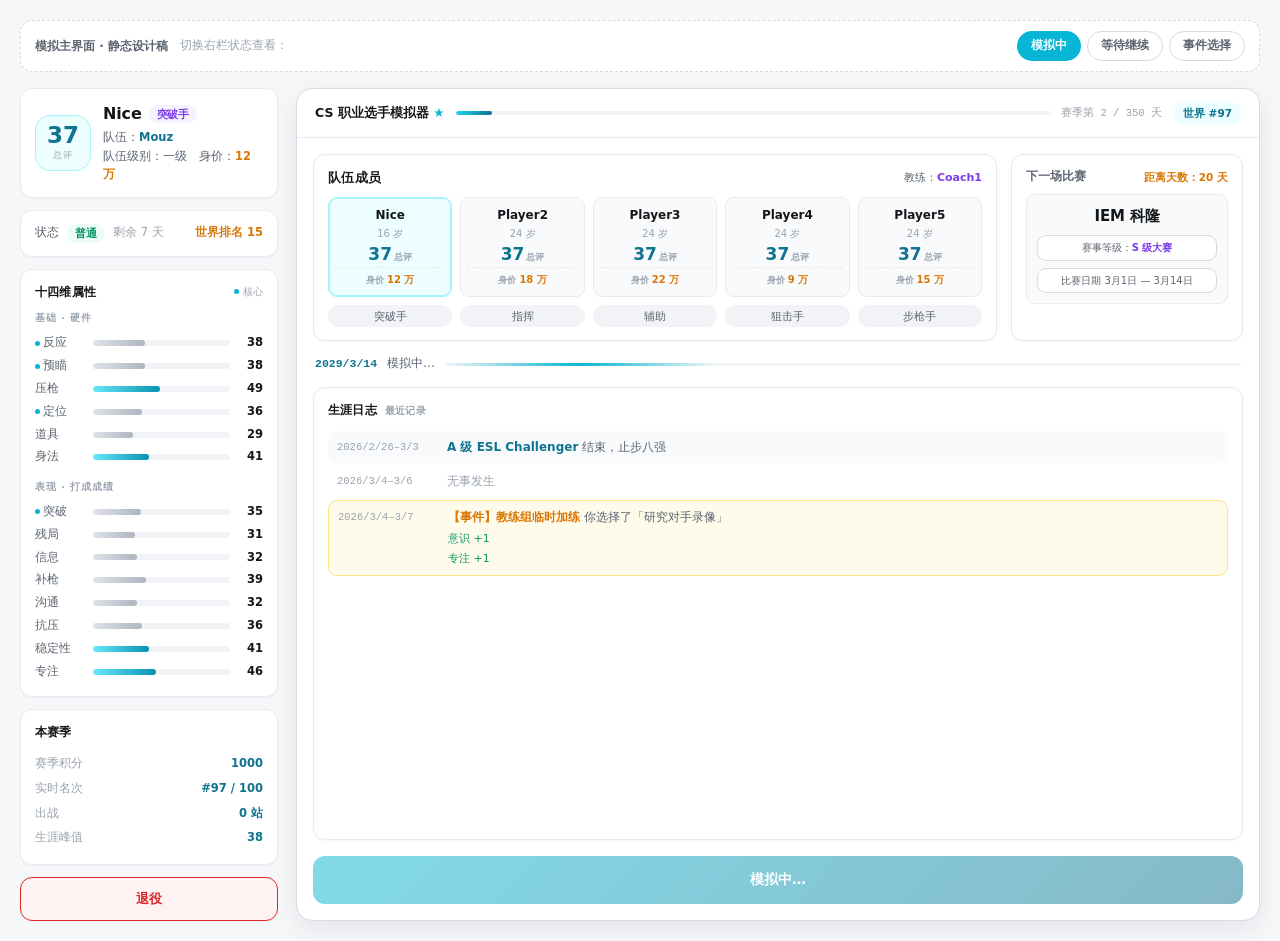
==== main-mockup.html @ 6d9934e7 "Add files via upload" ====
<!doctype html>
<html lang="zh-CN">
<head>
<meta charset="utf-8">
<meta name="viewport" content="width=device-width, initial-scale=1">
<title>模拟主界面 · 静态设计稿</title>
<style>
/* ============================================================
   模拟主界面 —— 静态设计稿（自包含，假数据）
   配色沿用 style.css 的冷色令牌：浅灰白底 + 单一青色强调。
   ============================================================ */
:root{
  --bg:#F6F7F9;
  --surface:#FFFFFF;
  --surface-2:#F9FAFB;
  --surface-3:#F1F3F6;
  --line:#E7EAEF;
  --line-strong:#D6DBE2;

  --ink:#14171A;
  --ink-2:#5B6470;
  --ink-3:#9AA3AF;
  --ink-4:#C3C9D2;

  --accent:#06B6D4;
  --accent-d:#0E7490;
  --accent-soft:#ECFEFF;
  --accent-line:#A5F3FC;

  --pos:#059669;  --pos-soft:#ECFDF5;
  --warn:#D97706; --warn-soft:#FFFBEB;
  --neg:#DC2626;  --neg-soft:#FEF2F2;
  --violet:#7C3AED; --violet-soft:#F5F3FF;

  --r-xs:6px; --r-sm:9px; --r-md:12px; --r-lg:16px; --r-xl:22px; --r-pill:999px;
  --sh-1:0 1px 2px rgba(16,24,40,.04);
  --sh-2:0 2px 8px rgba(16,24,40,.06);
  --sh-3:0 8px 24px rgba(16,24,40,.08);

  --mono:ui-monospace,SFMono-Regular,Menlo,Consolas,"Liberation Mono",monospace;
  --sans:-apple-system,BlinkMacSystemFont,"PingFang SC","Microsoft YaHei",system-ui,"Segoe UI",sans-serif;
}
*{box-sizing:border-box}
html{-webkit-text-size-adjust:100%}
body{
  margin:0;padding:20px;
  background:var(--bg);color:var(--ink);
  font-family:var(--sans);font-size:14px;line-height:1.55;
  -webkit-font-smoothing:antialiased;
}
/* 设计稿的状态切换条 */
.mock-bar{
  max-width:1240px;margin:0 auto 16px;display:flex;align-items:center;gap:12px;
  background:var(--surface);border:1px dashed var(--line-strong);border-radius:var(--r-md);padding:10px 14px;
}
.mock-bar b{font-size:12px;color:var(--ink-2)}
.mock-switch{margin-left:auto;display:flex;gap:6px}
.mock-switch button{
  font:inherit;font-size:11.5px;font-weight:600;padding:5px 13px;border-radius:var(--r-pill);
  border:1px solid var(--line-strong);background:var(--surface);color:var(--ink-2);cursor:pointer;
}
.mock-switch button.on{background:var(--accent);border-color:transparent;color:#fff}

/* ---------- 双栏骨架 ---------- */
.app{max-width:1240px;margin:0 auto;display:grid;grid-template-columns:258px minmax(0,1fr);gap:18px;align-items:stretch}
.card{background:var(--surface);border:1px solid var(--line);border-radius:var(--r-md);padding:13px 14px;box-shadow:var(--sh-1)}
.card h3{margin:0;font-size:12px;font-weight:700;letter-spacing:.02em}

/* ---------- 左栏 ---------- */
.side{display:flex;flex-direction:column;gap:12px;position:sticky;top:20px}
.side .ovr{
  width:56px;height:56px;flex:none;border-radius:15px;
  background:linear-gradient(160deg,var(--accent-soft),#F0FDFF);border:1px solid var(--accent-line);
  display:flex;flex-direction:column;align-items:center;justify-content:center;
}
.side .ovr b{font-size:23px;font-weight:800;line-height:1;color:var(--accent-d);font-variant-numeric:tabular-nums}
.side .ovr span{font-size:8.5px;color:var(--ink-3);letter-spacing:.08em;margin-top:2px}
.who{display:flex;align-items:center;gap:12px}
.who-info{min-width:0;flex:1}
.who-name{display:flex;align-items:center;gap:7px;font-size:16px;font-weight:800;letter-spacing:-.01em}
.who-line{font-size:11.5px;color:var(--ink-2);margin-top:2px}
.who-line b{color:var(--accent-d)}
.who-line .money{color:var(--warn);font-weight:700}

.tag{display:inline-flex;align-items:center;gap:4px;font-size:10.5px;font-weight:600;line-height:1;padding:4px 8px;border-radius:var(--r-pill);background:var(--surface-3);color:var(--ink-2);white-space:nowrap}
.tag.green{background:var(--pos-soft);color:var(--pos)}
.tag.violet{background:var(--violet-soft);color:var(--violet)}
.tag.cyan{background:var(--accent-soft);color:var(--accent-d)}

.status-row{display:flex;align-items:center;gap:8px;flex-wrap:wrap;font-size:11.5px;color:var(--ink-2)}
.status-row .dim{color:var(--ink-3)}
.status-row .rank{margin-left:auto;font-weight:700;color:var(--warn);font-variant-numeric:tabular-nums}

/* 十四维属性 */
.attr-group + .attr-group{margin-top:11px}
.attr-group .micro{display:block;font-size:9.5px;letter-spacing:.1em;color:var(--ink-3);font-weight:700;margin-bottom:6px}
.bar-row{display:flex;align-items:center;gap:9px;padding:2.5px 0}
.bar-row .lb{width:49px;flex:none;font-size:11.5px;color:var(--ink-2);display:flex;align-items:center;gap:3px;white-space:nowrap}
.bar-row .lb .core{width:5px;height:5px;border-radius:50%;background:var(--accent);flex:none}
.bar-row .track{flex:1;height:6px;border-radius:var(--r-pill);background:var(--surface-3);overflow:hidden}
.bar-row .fill{display:block;height:100%;border-radius:var(--r-pill)}
.bar-row .fill.t0{background:linear-gradient(90deg,#DFE3E9,#AEB6C0)}
.bar-row .fill.t1{background:linear-gradient(90deg,#67E8F9,#0891B2)}
.bar-row .fill.t2{background:linear-gradient(90deg,#6EE7B7,#059669)}
.bar-row .fill.t3{background:linear-gradient(90deg,#FDE047,#D97706)}
.bar-row .vl{width:24px;flex:none;text-align:right;font-size:11.5px;font-weight:700;font-variant-numeric:tabular-nums}
.card-head{display:flex;align-items:center;gap:8px;margin-bottom:10px}
.card-head .hint{margin-left:auto;font-size:10px;color:var(--ink-3);display:flex;align-items:center;gap:4px}
.card-head .hint i{width:5px;height:5px;border-radius:50%;background:var(--accent);display:inline-block}

/* 本赛季 */
.season-row{display:flex;justify-content:space-between;gap:10px;font-size:11.5px;padding:3.5px 0}
.season-row > span:first-child{color:var(--ink-3)}
.season-row .sc{font-weight:700;color:var(--accent-d);font-variant-numeric:tabular-nums}

/* 退役按钮（左栏底部） */
.btn-retire{
  width:100%;border:1px solid var(--neg);border-radius:var(--r-md);cursor:pointer;
  background:var(--neg-soft);color:var(--neg);font:inherit;font-size:13px;font-weight:700;padding:11px;
  transition:background .15s ease,color .15s ease;
}
.btn-retire:hover{background:var(--neg);color:#fff}

/* ---------- 右栏 ---------- */
.main{min-width:0;background:var(--surface);border:1px solid var(--line-strong);border-radius:var(--r-lg);box-shadow:var(--sh-3);overflow:hidden;display:flex;flex-direction:column}
.main-head{display:flex;align-items:center;gap:12px;padding:12px 18px;border-bottom:1px solid var(--line)}
.main-head .brand{font-size:12.5px;font-weight:700;white-space:nowrap}
.main-head .brand .star{color:var(--accent)}
.main-head .prog{flex:1;display:flex;align-items:center;gap:9px;min-width:0}
.main-head .prog .track{flex:1;height:4px;border-radius:var(--r-pill);background:var(--surface-3);overflow:hidden;min-width:40px}
.main-head .prog .track i{display:block;height:100%;width:6%;border-radius:var(--r-pill);background:linear-gradient(90deg,#22D3EE,var(--accent-d))}
.main-head .prog .txt{font-size:10.5px;color:var(--ink-3);font-family:var(--mono);white-space:nowrap}
.chip{font-size:10.5px;font-weight:700;padding:4px 9px;border-radius:var(--r-pill);background:var(--accent-soft);color:var(--accent-d);white-space:nowrap}

.main-body{padding:16px;display:flex;flex-direction:column;gap:14px;flex:1;min-height:0}

/* 顶部两卡：队员成员 + 下一场比赛 */
.top-row{display:grid;grid-template-columns:minmax(0,1fr) 232px;gap:14px}

.team-card .card-head h3{font-size:12.5px}
.team-card .coach{margin-left:auto;font-size:11px;color:var(--ink-2)}
.team-card .coach b{color:var(--violet);font-weight:700}
.members{display:grid;grid-template-columns:repeat(5,1fr);gap:8px}
.member{
  border:1px solid var(--line);border-radius:var(--r-sm);padding:8px 6px;text-align:center;background:var(--surface-2);
}
.member.me{border-color:var(--accent-line);background:var(--accent-soft);box-shadow:inset 0 0 0 1px var(--accent-line)}
.member .m-id{font-size:12px;font-weight:700;white-space:nowrap;overflow:hidden;text-overflow:ellipsis}
.member .m-age{font-size:10px;color:var(--ink-3);margin-top:1px}
.member .m-ovr{font-size:17px;font-weight:800;color:var(--accent-d);font-variant-numeric:tabular-nums;margin-top:3px;line-height:1.1}
.member .m-ovr small{font-size:9px;color:var(--ink-3);font-weight:600;margin-left:2px}
.member .m-value{margin-top:4px;padding-top:4px;border-top:1px dashed var(--line);font-size:10px;font-weight:700;color:var(--warn);font-variant-numeric:tabular-nums}
.member .m-value span{font-size:9px;font-weight:600;color:var(--ink-3);margin-right:3px}
.roles{display:grid;grid-template-columns:repeat(5,1fr);gap:8px;margin-top:8px}
.roles span{
  text-align:center;font-size:10.5px;color:var(--ink-2);background:var(--surface-3);
  border-radius:var(--r-pill);padding:3px 0;
}

/* 下一场比赛 */
.next-card{display:flex;flex-direction:column;gap:8px}
.next-head{display:flex;align-items:center;gap:6px;font-size:11.5px;font-weight:700;color:var(--ink-2)}
.next-head .days{margin-left:auto;font-size:10.5px;color:var(--warn);font-weight:700}
.next-main{border:1px solid var(--line);border-radius:var(--r-sm);padding:10px;text-align:center;background:var(--surface-2)}
.next-main .n-name{font-size:15px;font-weight:800;letter-spacing:-.01em}
.next-main .n-tier{margin-top:7px;border:1px solid var(--line-strong);border-radius:var(--r-sm);padding:4px 6px;font-size:10px;color:var(--ink-2);background:var(--surface)}
.next-main .n-tier b{color:var(--violet);font-weight:700}
.next-main .n-date{margin-top:7px;border:1px solid var(--line-strong);border-radius:var(--r-sm);padding:4px 6px;font-size:10px;color:var(--ink-2);background:var(--surface)}
.next-idle{font-size:11.5px;color:var(--ink-3);text-align:center;padding:14px 0}

/* 模拟状态条 */
.sim-bar{display:flex;align-items:center;gap:10px;font-size:11.5px;color:var(--ink-2);padding:0 2px}
.sim-bar .date{font-family:var(--mono);color:var(--accent-d);font-weight:700}
.sim-bar .wave{flex:1;height:3px;border-radius:var(--r-pill);background:var(--surface-3);overflow:hidden;position:relative}
.sim-bar .wave::after{content:"";position:absolute;top:0;bottom:0;width:34%;border-radius:var(--r-pill);background:linear-gradient(90deg,transparent,var(--accent),transparent);animation:slide 1.4s cubic-bezier(.4,0,.2,1) infinite}
@keyframes slide{0%{transform:translateX(-110%)}100%{transform:translateX(320%)}}

/* 生涯日志：撑满右栏剩余高度，与左栏赛季卡片下沿对齐 */
.log-card{flex:1;min-height:0;display:flex;flex-direction:column}
.log-card .log{flex:1;overflow:auto}
.log-card h3{display:flex;align-items:center;gap:8px}
.log-card h3 .n{font-size:10px;font-weight:600;color:var(--ink-3)}
.log{margin-top:11px;display:flex;flex-direction:column}
.log-item{display:grid;grid-template-columns:98px minmax(0,1fr);gap:12px;padding:7px 9px;border-radius:var(--r-sm)}
.log-item + .log-item{margin-top:2px}
.log-item .date{font-family:var(--mono);font-size:10.5px;color:var(--ink-3);padding-top:1px;white-space:nowrap}
.log-item .lines{font-size:12px;color:var(--ink-2);min-width:0}
.log-item .lines p{margin:0 0 2px}
.log-item .lines p:last-child{margin-bottom:0}
.log-item.k-idle .lines{color:var(--ink-3)}
.log-item.k-match{background:var(--surface-2)}
.log-item.k-match .lines b{color:var(--accent-d)}
.log-item.k-event{background:var(--warn-soft);border:1px solid #FDE68A}
.log-item.k-event .lines .title{color:var(--warn);font-weight:700}
.log-item.k-event .lines .gain{color:var(--pos);font-size:11px}
.log-item.k-year .lines{font-weight:700;color:var(--ink)}

/* 事件卡 */
.event-card{border:1px solid #FDE68A;box-shadow:0 2px 10px rgba(217,119,6,.08)}
.event-card .ev-head{display:flex;align-items:center;gap:8px;margin-bottom:6px}
.event-card .ev-kicker{font-size:10px;font-weight:700;letter-spacing:.06em;color:#fff;background:var(--warn);border-radius:var(--r-pill);padding:3px 9px}
.event-card .ev-title{font-size:13.5px;font-weight:800;color:var(--warn)}
.event-card .ev-desc{margin:0 0 12px;font-size:12px;color:var(--ink-2)}
.ev-options{display:grid;gap:8px}
.ev-option{
  display:flex;align-items:center;gap:11px;width:100%;text-align:left;
  padding:12px 13px;border:1px solid var(--line);border-radius:var(--r-md);
  background:var(--surface);color:var(--ink);font:inherit;font-size:12.5px;cursor:pointer;
  box-shadow:var(--sh-1);transition:border-color .15s ease,background .15s ease;
}
.ev-option:hover{border-color:var(--accent-line);background:var(--accent-soft)}
.ev-option .idx{flex:none;width:22px;height:22px;border-radius:7px;display:grid;place-items:center;font-family:var(--mono);font-size:11px;font-weight:700;background:var(--surface-3);color:var(--ink-2)}
.ev-option:hover .idx{background:var(--accent);color:#fff}
.ev-option .txt{flex:1;line-height:1.45}
.ev-option .ch{color:var(--ink-4);font-size:16px}

/* 底部操作条 */
.action-bar{display:flex;gap:10px;align-items:center;padding-top:2px}
.btn-primary{
  flex:1;border:0;border-radius:var(--r-md);cursor:pointer;font:inherit;font-size:14px;font-weight:600;padding:13px;
  color:#fff;background:linear-gradient(135deg,var(--accent),var(--accent-d));box-shadow:0 6px 16px rgba(6,182,212,.22);
  transition:transform .15s ease,box-shadow .15s ease;
}
.btn-primary:hover{transform:translateY(-1px);box-shadow:0 8px 20px rgba(6,182,212,.3)}
.btn-primary:disabled{opacity:.5;cursor:default;transform:none;box-shadow:none}

@media (max-width:820px){
  body{padding:12px}
  .app{grid-template-columns:1fr}
  .side{position:static}
  .top-row{grid-template-columns:1fr}
  .members,.roles{grid-template-columns:repeat(5,1fr)}
  .log-item{grid-template-columns:1fr;gap:2px}
}
</style>
</head>
<body>

<div class="mock-bar">
  <b>模拟主界面 · 静态设计稿</b>
  <span style="font-size:11.5px;color:var(--ink-3)">切换右栏状态查看：</span>
  <div class="mock-switch">
    <button data-state="sim" class="on">模拟中</button>
    <button data-state="pause">等待继续</button>
    <button data-state="event">事件选择</button>
  </div>
</div>

<div class="app">
  <aside class="side" id="side"></aside>
  <main class="main">
    <header class="main-head">
      <span class="brand">CS 职业选手模拟器 <span class="star">★</span></span>
      <div class="prog">
        <span class="track"><i></i></span>
        <span class="txt" id="prog-txt">赛季第 2 / 350 天</span>
      </div>
      <span class="chip">世界 #97</span>
    </header>
    <div class="main-body" id="main-body"></div>
  </main>
</div>

<script>
"use strict";

/* ---------- 假数据 ---------- */
const MOCK = {
  id: "Nice", role: "突破手", team: "Mouz", tier: "一级", value: 12,
  overall: 37, form: "普通", form_days: 7, world_rank: 15,
  base: [["反应", 38, 1], ["预瞄", 38, 1], ["压枪", 49, 0], ["定位", 36, 1], ["道具", 29, 0], ["身法", 41, 0]],
  perf: [["突破", 35, 1], ["残局", 31, 0], ["信息", 32, 0], ["补枪", 39, 0], ["沟通", 32, 0], ["抗压", 36, 0], ["稳定性", 41, 0], ["专注", 46, 0]],
  season: [["赛季积分", "1000"], ["实时名次", "#97 / 100"], ["出战", "0 站"], ["生涯峰值", "38"]],
  roster: [
    {id: "Nice", age: 16, overall: 37, value: 12, me: true},
    {id: "Player2", age: 24, overall: 37, value: 18},
    {id: "Player3", age: 24, overall: 37, value: 22},
    {id: "Player4", age: 24, overall: 37, value: 9},
    {id: "Player5", age: 24, overall: 37, value: 15},
  ],
  roles: ["突破手", "指挥", "辅助", "狙击手", "步枪手"],
  coach: "Coach1",
  next: {name: "IEM 科隆", tier: "S 级大赛", from: "3月1日", to: "3月14日", days: 20},
  logs: [
    {kind: "match", date: "2026/2/26–3/3", lines: ["<b>A 级 ESL Challenger</b> 结束，止步八强"]},
    {kind: "idle", date: "2026/3/4–3/6", lines: ["无事发生"]},
    {kind: "event", date: "2026/3/4–3/7", lines: [
      '<span class="title">【事件】教练组临时加练</span> 你选择了「研究对手录像」',
      '<span class="gain">意识 +1</span>',
      '<span class="gain">专注 +1</span>',
    ]},
  ],
  event: {
    kicker: "事件 · 4/7", title: "教练组织临时加练",
    desc: "赛季进入密集期，教练安排了一轮额外的高强度训练。你可以自己选择侧重，但身体状态也要考虑。",
    options: ["加练枪法", "研究对手录像", "按计划休息"],
  },
};

const el = (tag, cls, text) => {
  const n = document.createElement(tag);
  if (cls) n.className = cls;
  if (text !== undefined && text !== null) n.textContent = text;
  return n;
};
// 设计稿专用：允许用极简标签写日志内容（真实实现里一律走 textContent）。
const elHtml = (tag, cls, html) => {
  const n = el(tag, cls);
  n.innerHTML = html;
  return n;
};
const tierOf = v => (v >= 75 ? 3 : v >= 60 ? 2 : v >= 40 ? 1 : 0);

/* ---------- 左栏 ---------- */
function renderSide() {
  const side = document.getElementById("side");
  const frag = document.createDocumentFragment();

  const who = el("div", "card");
  const whoRow = el("div", "who");
  const ovr = el("div", "ovr");
  ovr.append(el("b", "", String(MOCK.overall)), el("span", "", "总评"));
  const info = el("div", "who-info");
  const name = el("div", "who-name");
  name.append(el("b", "", MOCK.id), el("span", "tag violet", MOCK.role));
  info.append(name);
  const l1 = el("div", "who-line");
  l1.append(document.createTextNode("队伍："), el("b", "", MOCK.team));
  const l2 = el("div", "who-line");
  l2.append(document.createTextNode(`队伍级别：${MOCK.tier}　身价：`));
  l2.append(el("span", "money", `${MOCK.value} 万`));
  info.append(l1, l2);
  whoRow.append(ovr, info);
  who.append(whoRow);
  frag.append(who);

  const status = el("div", "card");
  const srow = el("div", "status-row");
  srow.append(document.createTextNode("状态"));
  srow.append(el("span", "tag green", MOCK.form));
  srow.append(el("span", "dim", `剩余 ${MOCK.form_days} 天`));
  const rank = el("span", "rank", `世界排名 ${MOCK.world_rank}`);
  srow.append(rank);
  status.append(srow);
  frag.append(status);

  const attrs = el("div", "card");
  const ahead = el("div", "card-head");
  ahead.append(el("h3", "", "十四维属性"));
  const hint = el("span", "hint");
  hint.append(el("i"), document.createTextNode("核心"));
  ahead.append(hint);
  attrs.append(ahead);
  for (const [label, list] of [["基础 · 硬件", MOCK.base], ["表现 · 打成成绩", MOCK.perf]]) {
    const group = el("div", "attr-group");
    group.append(el("span", "micro", label));
    for (const [name2, value, core] of list) {
      const row = el("div", "bar-row");
      const lb = el("span", "lb");
      if (core) lb.append(el("i", "core"));
      lb.append(document.createTextNode(name2));
      const track = el("span", "track");
      const fill = el("i", "fill t" + tierOf(value));
      fill.style.width = value + "%";
      track.append(fill);
      row.append(lb, track, el("span", "vl", String(value)));
      group.append(row);
    }
    attrs.append(group);
  }
  frag.append(attrs);

  const season = el("div", "card");
  const shead = el("div", "card-head");
  shead.append(el("h3", "", "本赛季"));
  season.append(shead);
  for (const [label, value] of MOCK.season) {
    const row = el("div", "season-row");
    row.append(el("span", "", label), el("span", "sc", value));
    season.append(row);
  }
  frag.append(season);

  const retire = el("button", "btn-retire", "退役");
  retire.type = "button";
  frag.append(retire);

  side.replaceChildren(frag);
}

/* ---------- 右栏 ---------- */
function topCards() {
  const row = el("div", "top-row");

  const team = el("div", "card team-card");
  const head = el("div", "card-head");
  head.append(el("h3", "", "队伍成员"));
  const coach = el("span", "coach");
  coach.append(document.createTextNode("教练："), el("b", "", MOCK.coach));
  head.append(coach);
  team.append(head);
  const members = el("div", "members");
  MOCK.roster.forEach((m, i) => {
    const box = el("div", "member" + (m.me ? " me" : ""));
    box.append(el("div", "m-id", m.id), el("div", "m-age", `${m.age} 岁`));
    const ov = el("div", "m-ovr");
    ov.append(document.createTextNode(String(m.overall)), el("small", "", "总评"));
    box.append(ov);
    const value = el("div", "m-value");
    value.append(el("span", "", "身价"), document.createTextNode(`${m.value} 万`));
    box.append(value);
    members.append(box);
  });
  team.append(members);
  const roles = el("div", "roles");
  MOCK.roles.forEach(r => roles.append(el("span", "", r)));
  team.append(roles);
  row.append(team);

  const next = el("div", "card next-card");
  const nhead = el("div", "next-head");
  nhead.append(el("span", "", "下一场比赛"), el("span", "days", `距离天数：${MOCK.next.days} 天`));
  next.append(nhead);
  const main = el("div", "next-main");
  main.append(el("div", "n-name", MOCK.next.name));
  const tier = el("div", "n-tier");
  tier.append(document.createTextNode("赛事等级："), el("b", "", MOCK.next.tier));
  const date = el("div", "n-date", `比赛日期 ${MOCK.next.from} — ${MOCK.next.to}`);
  main.append(tier, date);
  next.append(main);
  row.append(next);

  return row;
}

function simBar(text) {
  const bar = el("div", "sim-bar");
  bar.append(el("span", "date", "2029/3/14"), el("span", "", text), el("span", "wave"));
  return bar;
}

function logCard() {
  const card = el("div", "card log-card");
  const h = el("h3");
  h.append(document.createTextNode("生涯日志"), el("span", "n", "最近记录"));
  card.append(h);
  const log = el("div", "log");
  MOCK.logs.forEach(item => {
    const row = el("div", "log-item k-" + item.kind);
    row.append(el("div", "date", item.date));
    const lines = el("div", "lines");
    item.lines.forEach(line => lines.append(elHtml("p", "", line)));
    row.append(lines);
    log.append(row);
  });
  card.append(log);
  return card;
}

function eventCard() {
  const card = el("div", "card event-card");
  const head = el("div", "ev-head");
  head.append(el("span", "ev-kicker", MOCK.event.kicker), el("b", "ev-title", MOCK.event.title));
  card.append(head, el("p", "ev-desc", MOCK.event.desc));
  const options = el("div", "ev-options");
  MOCK.event.options.forEach((text, i) => {
    const b = el("button", "ev-option");
    b.type = "button";
    b.append(el("span", "idx", String(i + 1)), el("span", "txt", text), el("span", "ch", "›"));
    options.append(b);
  });
  card.append(options);
  return card;
}

function actionBar(primary) {
  const bar = el("div", "action-bar");
  const main = el("button", "btn-primary", primary);
  main.type = "button";
  if (primary === "模拟中…") main.disabled = true;
  bar.append(main);
  return bar;
}

let state = "sim";
function renderMain() {
  const body = document.getElementById("main-body");
  const frag = document.createDocumentFragment();
  frag.append(topCards());
  if (state === "event") {
    frag.append(eventCard());
    frag.append(logCard());
    frag.append(actionBar("继续模拟"));
  } else if (state === "pause") {
    frag.append(simBar("已模拟到 2026/3/7，等待你的决定"));
    frag.append(logCard());
    frag.append(actionBar("继续模拟"));
  } else {
    frag.append(simBar("模拟中…"));
    frag.append(logCard());
    frag.append(actionBar("模拟中…"));
  }
  body.replaceChildren(frag);
}

document.querySelectorAll(".mock-switch button").forEach(btn => {
  btn.addEventListener("click", () => {
    state = btn.dataset.state;
    document.querySelectorAll(".mock-switch button").forEach(b => b.classList.toggle("on", b === btn));
    renderMain();
  });
});

renderSide();
renderMain();
</script>
</body>
</html>
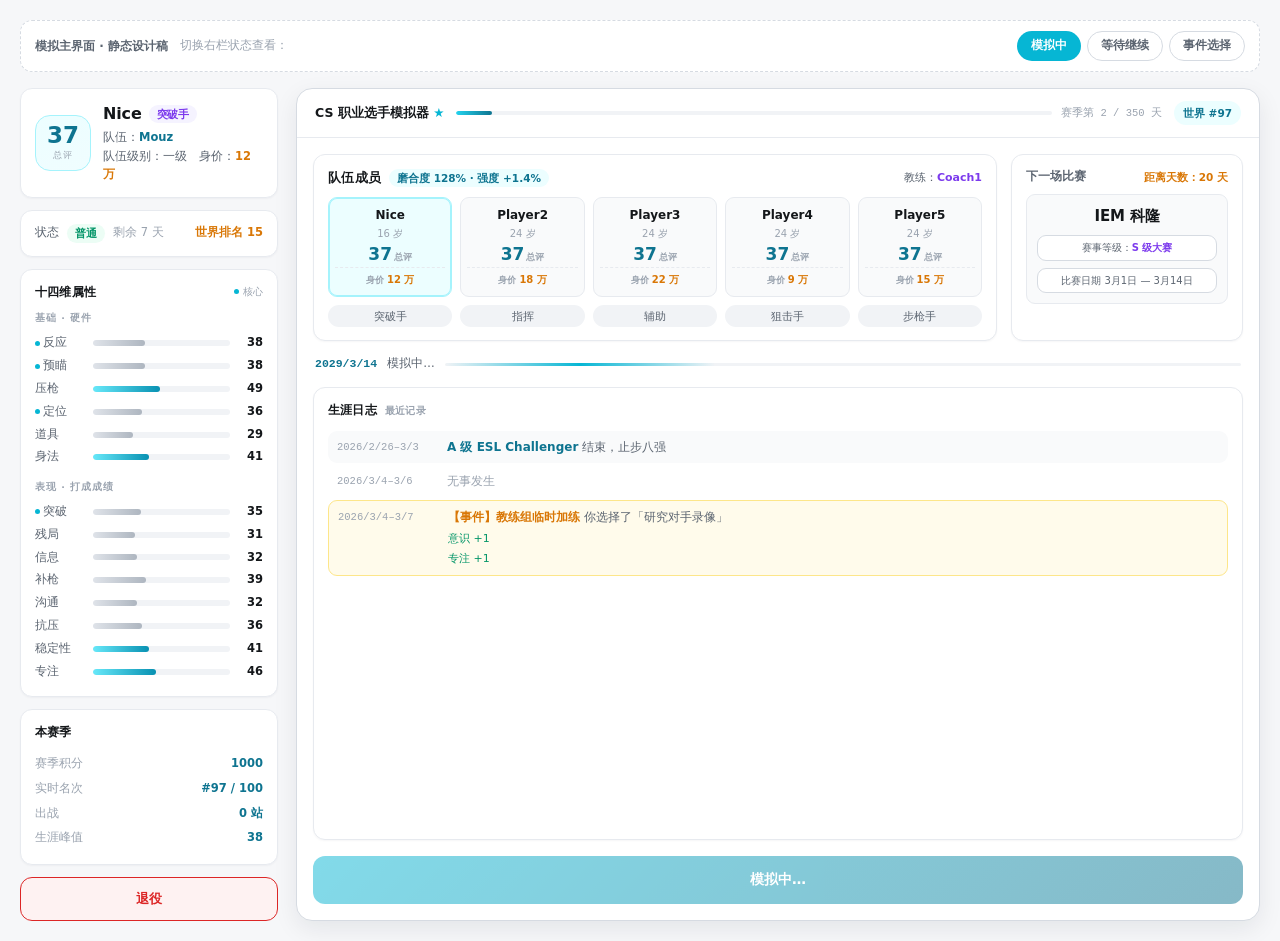
==== commit 0595c180: "Add files via upload" ====
--- a/main-mockup.html
+++ b/main-mockup.html
@@ -395,6 +395,7 @@
   const team = el("div", "card team-card");
   const head = el("div", "card-head");
   head.append(el("h3", "", "队伍成员"));
+  head.append(el("span", "tag cyan", "磨合度 128% · 强度 +1.4%"));
   const coach = el("span", "coach");
   coach.append(document.createTextNode("教练："), el("b", "", MOCK.coach));
   head.append(coach);
